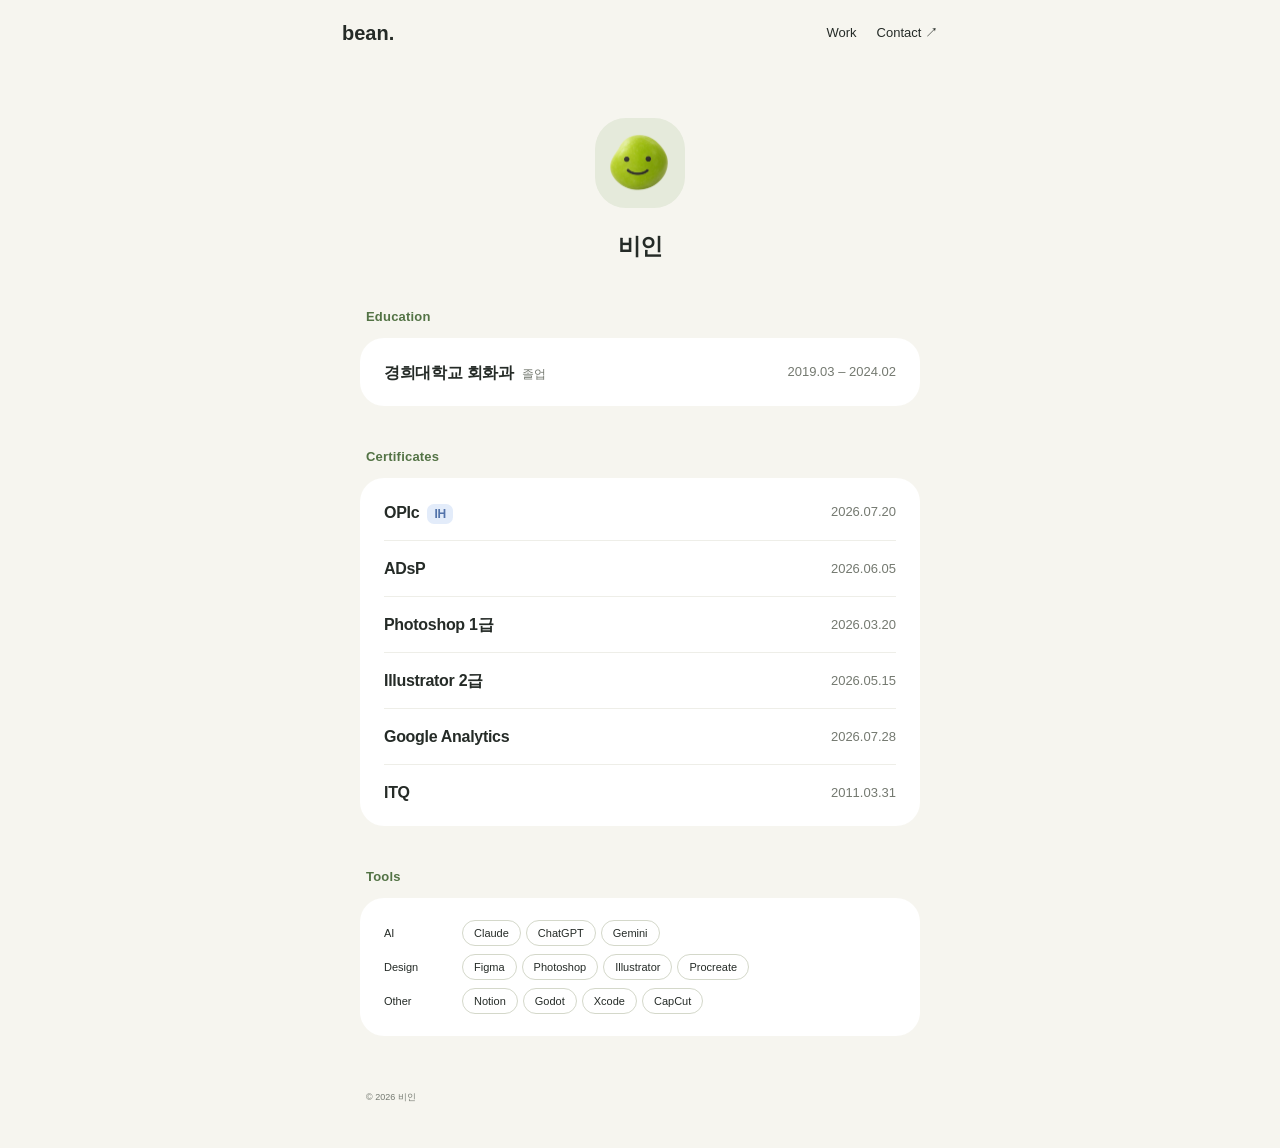
==== about.html @ 7024f022 "Add files via upload" ====
<!doctype html>
<html lang="ko">
<head>
<meta charset="utf-8">
<meta name="viewport" content="width=device-width,initial-scale=1">
<meta name="description" content="비인 — 학력, 자격증, 사용 툴">
<title>About — bean.</title>
<link rel="stylesheet" href="portfolio.css?v=web-v6-20261110">
<link rel="stylesheet" href="about.css?v=about-v2">
<script src="analytics-config.js"></script>
<script src="analytics.js?v=design-web-v6-20261110" defer></script>
</head>
<body class="about-page">
<header><a class="brand" href="index.html" aria-label="홈">bean.</a><nav><a href="index.html#work">Work</a><a href="mailto:ppogum44@gmail.com" class="contact-link">Contact ↗</a></nav></header>
<main>

<section class="a-hero" aria-label="프로필">
<img class="avatar" src="assets/web/avatar.webp" width="90" height="90" alt="미소 짓는 초록 콩">
<h1>비인</h1>
</section>

<section class="block" aria-labelledby="h-edu">
<h2 id="h-edu" class="b-title">Education</h2>
<ul class="list">
<li><span class="c-name">경희대학교 회화과 <small>졸업</small></span><span class="date">2019.03 – 2024.02</span></li>
</ul>
</section>

<section class="block" aria-labelledby="h-cert">
<h2 id="h-cert" class="b-title">Certificates</h2>
<ul class="list">
<li><span class="c-name">OPIc <b class="ih">IH</b></span><span class="date">2026.07.20</span></li>
<li><span class="c-name">ADsP</span><span class="date">2026.06.05</span></li>
<li><span class="c-name">Photoshop 1급</span><span class="date">2026.03.20</span></li>
<li><span class="c-name">Illustrator 2급</span><span class="date">2026.05.15</span></li>
<li><span class="c-name">Google Analytics</span><span class="date">2026.07.28</span></li>
<li><span class="c-name">ITQ</span><span class="date">2011.03.31</span></li>
</ul>
</section>

<section class="block" aria-labelledby="h-tool">
<h2 id="h-tool" class="b-title">Tools</h2>
<dl class="tool-list">
<div><dt>AI</dt><dd class="tags"><span>Claude</span><span>ChatGPT</span><span>Gemini</span></dd></div>
<div><dt>Design</dt><dd class="tags"><span>Figma</span><span>Photoshop</span><span>Illustrator</span><span>Procreate</span></dd></div>
<div><dt>Other</dt><dd class="tags"><span>Notion</span><span>Godot</span><span>Xcode</span><span>CapCut</span></dd></div>
</dl>
</section>

</main>
<footer>© 2026 비인</footer>

<dialog id="contact-dialog" aria-labelledby="contact-title"><div class="dialog-top"><button class="close" aria-label="연락처 닫기">닫기 ×</button></div><div class="eyebrow">CONTACT</div><h2 id="contact-title">💌 협업 제안</h2><p>아래 이메일로 연락해 주세요.</p><input id="contact-email" aria-label="이메일 주소" value="ppogum44@gmail.com" readonly><div class="contact-actions"><button id="copy-email">주소 복사</button><a href="mailto:ppogum44@gmail.com?subject=협업%20문의">메일 앱 열기 ↗</a><a href="https://mail.google.com/mail/?view=cm&amp;fs=1&amp;to=ppogum44%40gmail.com&amp;su=협업%20문의" target="_blank" rel="noopener">Gmail로 작성 ↗</a></div><p id="copy-status" role="status" aria-live="polite"></p></dialog>
<script>
const cd=document.getElementById('contact-dialog');
document.querySelectorAll('.contact-link').forEach(l=>l.addEventListener('click',e=>{e.preventDefault();document.getElementById('copy-status').textContent='';cd.showModal()}));
cd.querySelector('.close').onclick=()=>cd.close();
cd.addEventListener('click',e=>{if(e.target===cd)cd.close()});
document.getElementById('copy-email').onclick=async()=>{const m=document.getElementById('contact-email'),s=document.getElementById('copy-status');try{await navigator.clipboard.writeText(m.value);s.textContent='이메일 주소를 복사했어요.'}catch{m.focus();m.select();s.textContent='이메일 주소를 선택해 복사해 주세요.'}};
</script>
</body>
</html>
---- portfolio.css ----
:root{--ink:#252b27;--paper:#f6f5ef;--green:#537345;--muted:#747970}*{box-sizing:border-box}html{scroll-behavior:smooth;scroll-padding-top:30px}body{margin:0;background:var(--paper);color:var(--ink);font:16px/1.7 -apple-system,BlinkMacSystemFont,'Segoe UI',sans-serif}a{color:inherit;text-decoration:none}button,input{font:inherit}button{cursor:pointer}button:focus-visible,a:focus-visible,.gallery-track:focus-visible,input:focus-visible{outline:3px solid #8b9d78;outline-offset:4px}[hidden]{display:none!important}header{max-width:640px;margin:auto;padding:23px 22px;display:flex;align-items:center;justify-content:space-between}.brand{font-size:20px;font-weight:700;line-height:24px}nav{display:flex;gap:20px;font-size:13px}main{max-width:600px;padding:0 16px;margin:auto}.hero{padding:32px 0 20px;text-align:center}.avatar{display:block;margin:auto;border-radius:31px;width:90px;height:90px}.hero h1{font-size:23px;line-height:32px;letter-spacing:-.8px;margin:26px 0 18px}.intro{font-size:15px;line-height:24px;color:var(--muted);margin:0}.profile-actions{display:flex;align-items:center;justify-content:center;gap:16px;margin-top:24px}.inquiry{display:grid;place-items:center;background:#fff;width:44px;height:44px;border-radius:50%;font-size:23px}.visitor-count{display:flex;gap:8px;font-size:11px;color:var(--muted);letter-spacing:.2px;font-variant-numeric:tabular-nums}.filters{display:flex;justify-content:center;gap:7px;margin:0 0 16px}.filters button{padding:5px 17px;border:1px solid #daddd2;border-radius:30px;background:transparent;font-size:11px;line-height:18px;color:var(--ink)}.filters .active{background:var(--ink);border-color:var(--ink);color:#fff}.grid{display:grid;gap:14px}.card{display:flex;align-items:center;gap:16px;padding:10px;min-height:84px;border:0;border-radius:29px;background:#fff;color:inherit;text-align:left;transition:transform .2s}.card:hover{transform:translateY(-2px)}.art{display:block;flex:none;width:64px;height:64px;border-radius:18px;object-fit:cover}.opic{display:grid;place-items:center;background:#e3ecfa;color:#5373aa;font-size:25px;font-weight:650}.card-copy{min-width:0;padding-right:6px}.card-title{display:block;font-size:16px;font-weight:600;letter-spacing:-.3px;line-height:24px}.card-desc{display:block;font-size:11px;line-height:20px;color:var(--muted);margin-top:2px;overflow-wrap:anywhere}.about{margin:38px 10px 0;border-top:1px solid #ced1c6;padding-top:20px}.eyebrow{font-size:12px;color:var(--green);line-height:20px;font-weight:400}.about .eyebrow{font-size:9px}.about h2{font-size:21px;line-height:1.7;letter-spacing:-.6px;margin:12px 0 22px}.about p{font-size:12px;line-height:20px;color:var(--muted);margin:0 0 16px;word-break:keep-all}.tags{display:flex;flex-wrap:wrap;gap:5px}.tags span{font-size:9px;line-height:20px;padding:2px 12px;border:1px solid #d4d8ca;border-radius:22px;white-space:nowrap}.fields{margin:20px 0}.tool-list{margin:0}.tool-list>div{display:grid;grid-template-columns:50px minmax(0,1fr);gap:8px;align-items:start;margin:8px 0}.tool-list dt{font-size:9px;line-height:26px}.tool-list dd{margin:0;color:var(--green)}.tool-list .tags span{padding:2px 11px}footer{max-width:600px;margin:auto;padding:54px 26px 42px;color:var(--muted);font-size:9px}dialog{border:0;border-radius:16px;padding:40px;width:calc(100% - 32px);max-width:580px;max-height:90dvh;overflow:auto;background:var(--paper);color:var(--ink);overscroll-behavior:contain}dialog::backdrop{background:#20282080}body:has(dialog[open]){overflow:hidden}.dialog-top{display:flex;justify-content:flex-end;margin-bottom:20px}.close{border:0;border-radius:30px;padding:9px 18px;background:#35462e;color:#fff;font-size:14px;line-height:22px}.gallery-track{display:flex;gap:20px;overflow-x:auto;overflow-y:hidden;scroll-snap-type:x mandatory;overscroll-behavior-x:contain;touch-action:pan-x pan-y;scrollbar-width:thin;scrollbar-color:#ccd3c5 transparent;border-radius:20px;margin-top:20px;cursor:grab;user-select:none}.gallery-track.dragging{cursor:grabbing;scroll-snap-type:none;scroll-behavior:auto}.gallery-track img{display:block;flex:none;height:305px;width:auto;max-width:none;scroll-snap-align:start;-webkit-user-drag:none}.gallery-controls{display:flex;align-items:center;justify-content:space-between;margin-top:12px;color:var(--green);font-size:12px}.gallery-pagination{font-variant-numeric:tabular-nums;font-size:11px}.gallery-next{border:0;background:transparent;color:var(--green);font-size:12px;padding:4px 0 4px 12px;letter-spacing:.3px}dialog h2{font-size:28px;line-height:1.4;letter-spacing:-.5px;margin:24px 0}#project-description p,dialog>p{font-size:16px;line-height:27px;color:var(--muted);margin:0 0 24px;word-break:keep-all}#project-description strong{font-weight:650}.project-meta{font-size:11px!important;color:var(--green)!important;line-height:20px!important;margin:24px 0 0!important}#project-attachment{display:flex;align-items:center;gap:12px;border:1px solid #d4d8ca;border-radius:12px;padding:16px;margin-top:24px;color:var(--muted)}.attachment-icon{font-size:24px}.attachment-title{display:block;font-size:14px;color:var(--ink)}.attachment-note{display:block;font-size:12px}.attachment-format{margin-left:auto;font-size:11px;color:var(--green);border-radius:5px;background:#e5eadb;padding:3px 7px}#contact-dialog h2{margin-top:24px}#contact-email{width:100%;border:1px solid #d4d8ca;border-radius:10px;background:white;padding:13px 12px;color:var(--ink);font-size:18px;margin:0 0 18px;min-width:0}.contact-actions{display:flex;flex-wrap:wrap;gap:10px}.contact-actions button,.contact-actions a{border:0;border-radius:24px;padding:10px 16px;background:#e5eadb;color:var(--green);font-size:13px}#copy-status{font-size:12px;min-height:20px;margin:12px 0 0}@media(min-width:700px){.hero{padding-top:52px;padding-bottom:26px}.hero .intro{font-size:16px}.card{padding:14px;min-height:100px;border-radius:32px;gap:23px}.art{width:72px;height:72px}.card-title{font-size:18px}.card-desc{font-size:13px}.grid{gap:17px}.about{margin-top:55px}.about .eyebrow{font-size:11px}.about h2{font-size:26px}.about p{font-size:14px;line-height:24px}.tags span{font-size:11px}.tool-list dt{font-size:11px}.tool-list>div{grid-template-columns:70px minmax(0,1fr)}}@media(max-width:480px){dialog{padding:28px 24px}dialog h2{font-size:25px}.gallery-track{gap:16px}.gallery-track img{height:305px}.contact-actions{flex-direction:column;align-items:flex-start}#contact-dialog p{font-size:14px}#contact-email{font-size:16px}.filters button{padding-inline:14px}}@media(prefers-reduced-motion:reduce){html{scroll-behavior:auto}.card{transition:none}}
/* Match the supplied profile spacing and retain the desktop capture's ratio. */
header{padding-block:21px}.avatar{background:#e5eadb}.profile-actions{margin-top:17px}.gallery-track.desktop-gallery img{max-width:100%;object-fit:contain;object-position:center top}.gallery-track.desktop-gallery img:first-child{height:208px;width:192px;margin-top:8px}

/* Whole original artwork, with no repeated fills or sliced galleries. */
.avatar{object-fit:contain;background:#e5eadb;padding:4px}
.art{object-fit:contain;background:transparent}
.pet-icon{display:grid;place-items:center;overflow:hidden}
.pet-icon img{width:100%;height:100%;object-fit:contain;transform:scale(2.1)}
.card{min-width:0;width:100%}.card-copy{flex:1;min-width:0}
/* Compact dialog: constrained to the visible phone viewport. */
dialog{width:calc(100% - 24px);max-width:580px;max-height:calc(100vh - 24px);max-height:calc(100dvh - 24px);padding:24px;overflow-x:hidden;overflow-y:auto}
.dialog-top{margin-bottom:12px}.close{font-size:11px;line-height:18px;padding:4px 12px}
dialog>.eyebrow{font-size:10px;line-height:16px}
.gallery-frame{position:relative;margin-top:12px;border-radius:14px;overflow:hidden;background:#f0efe9}
.gallery-track{display:block;margin:0;border-radius:0;scroll-snap-type:none;scrollbar-width:none;line-height:0;gap:0;min-width:0}
.gallery-track::-webkit-scrollbar{display:none}
.gallery-track img{display:block;height:clamp(150px,27dvh,240px);width:auto;max-width:none;object-fit:contain;scroll-snap-align:none}
.gallery-next{position:absolute;bottom:8px;right:8px;border:0;border-radius:20px;background:#f6f5eff0;color:#537345;padding:4px 10px;font-size:10px;line-height:17px;box-shadow:0 1px 4px #252b2712}
dialog h2{font-size:24px;line-height:1.35;margin:16px 0 14px}
#project-description p{font-size:14px;line-height:1.6;margin-bottom:14px}
.project-meta{font-size:9px!important;line-height:16px!important;margin:16px 0 0!important}
#project-attachment{display:block;margin-top:14px;padding:0;border:1px solid #d4d8ca;border-radius:10px}
#project-attachment summary{display:flex;align-items:center;justify-content:space-between;gap:12px;padding:11px 13px;cursor:pointer;list-style:none;font-size:12px;color:#252b27}
#project-attachment summary::-webkit-details-marker{display:none}
.expand-arrow{width:8px;height:8px;border-right:1.5px solid #537345;border-bottom:1.5px solid #537345;transform:rotate(45deg);margin:0 3px 4px;flex:none}
#project-attachment[open] .expand-arrow{transform:rotate(225deg);margin-top:6px}
.attachment-body{display:flex;align-items:center;gap:10px;border-top:1px solid #d4d8ca;padding:11px 13px;font-size:11px;color:#747970}
@media(max-width:480px){dialog{padding:18px 20px}.dialog-top{margin-bottom:8px}.gallery-frame{margin-top:10px}.gallery-track img{height:clamp(125px,25dvh,210px)}dialog h2{font-size:21px;margin:14px 0 12px}#project-description p{font-size:12px;line-height:1.6;margin-bottom:12px}.project-meta{margin-top:12px!important;font-size:8px!important}#project-attachment summary{font-size:11px;padding:10px 12px}}
.art.opic{background:#e3ecfa}
---- about.css ----
/* About page — same tokens as portfolio.css */
.a-hero{padding:32px 0 4px;text-align:center}
.a-hero h1{font-size:23px;line-height:32px;letter-spacing:-.8px;margin:22px 0 0}
.block{margin:32px 4px 0}
.b-title{font-size:11px;font-weight:600;letter-spacing:.2px;color:var(--green);margin:0 0 10px 6px}
.list{list-style:none;margin:0;padding:4px 18px;background:#fff;border-radius:24px}
.list li{display:flex;align-items:center;justify-content:space-between;gap:12px;min-height:48px;border-top:1px solid #eeeee8}
.list li:first-child{border-top:0}
.c-name{font-size:14px;font-weight:600;letter-spacing:-.3px}
.c-name small{font-size:11px;font-weight:400;color:var(--muted);margin-left:4px}
.date{flex:none;font-size:11px;color:var(--muted);font-variant-numeric:tabular-nums}
.ih{display:inline-block;margin-left:4px;padding:0 7px;border-radius:7px;background:#e3ecfa;color:#5373aa;font-size:12px;font-weight:650;line-height:20px}
.about-page .tool-list{background:#fff;border-radius:24px;padding:12px 18px}
.about-page .tool-list dd{color:var(--ink)}
@media(min-width:700px){
.a-hero{padding-top:52px}
.block{margin-top:40px}
.b-title{font-size:13px}
.list{padding:6px 24px}.list li{min-height:56px}
.c-name{font-size:16px}.c-name small{font-size:12px}.date{font-size:13px}
.about-page .tool-list{padding:14px 24px}
}
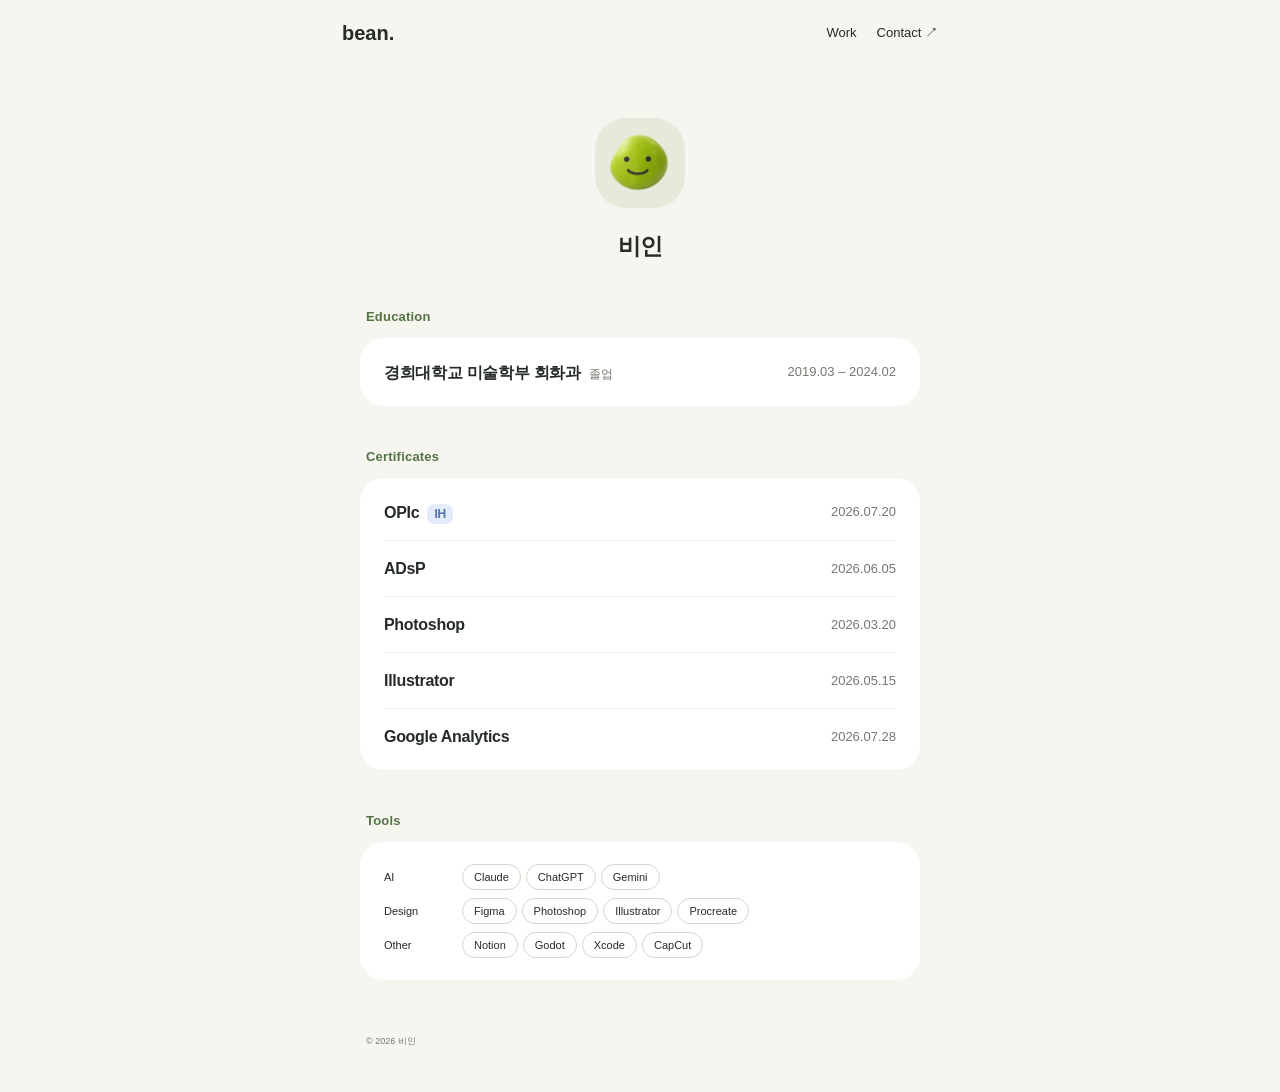
==== commit 3f706669: "Add files via upload" ====
--- a/about.html
+++ b/about.html
@@ -5,10 +5,10 @@
 <meta name="viewport" content="width=device-width,initial-scale=1">
 <meta name="description" content="비인 — 학력, 자격증, 사용 툴">
 <title>About — bean.</title>
-<link rel="stylesheet" href="portfolio.css?v=web-v6-20261110">
+<link rel="stylesheet" href="portfolio.css?v=nailo-v7-20261110">
 <link rel="stylesheet" href="about.css?v=about-v2">
 <script src="analytics-config.js"></script>
-<script src="analytics.js?v=design-web-v6-20261110" defer></script>
+<script src="analytics.js?v=design-nailo-v7-20261110" defer></script>
 </head>
 <body class="about-page">
 <header><a class="brand" href="index.html" aria-label="홈">bean.</a><nav><a href="index.html#work">Work</a><a href="mailto:ppogum44@gmail.com" class="contact-link">Contact ↗</a></nav></header>
@@ -22,7 +22,7 @@
 <section class="block" aria-labelledby="h-edu">
 <h2 id="h-edu" class="b-title">Education</h2>
 <ul class="list">
-<li><span class="c-name">경희대학교 회화과 <small>졸업</small></span><span class="date">2019.03 – 2024.02</span></li>
+<li><span class="c-name">경희대학교 미술학부 회화과 <small>졸업</small></span><span class="date">2019.03 – 2024.02</span></li>
 </ul>
 </section>
 
@@ -31,10 +31,9 @@
 <ul class="list">
 <li><span class="c-name">OPIc <b class="ih">IH</b></span><span class="date">2026.07.20</span></li>
 <li><span class="c-name">ADsP</span><span class="date">2026.06.05</span></li>
-<li><span class="c-name">Photoshop 1급</span><span class="date">2026.03.20</span></li>
-<li><span class="c-name">Illustrator 2급</span><span class="date">2026.05.15</span></li>
+<li><span class="c-name">Photoshop</span><span class="date">2026.03.20</span></li>
+<li><span class="c-name">Illustrator</span><span class="date">2026.05.15</span></li>
 <li><span class="c-name">Google Analytics</span><span class="date">2026.07.28</span></li>
-<li><span class="c-name">ITQ</span><span class="date">2011.03.31</span></li>
 </ul>
 </section>
 
@@ -60,3 +59,4 @@
 </script>
 </body>
 </html>
+
--- a/portfolio.css
+++ b/portfolio.css
@@ -28,3 +28,4 @@
 .attachment-body{display:flex;align-items:center;gap:10px;border-top:1px solid #d4d8ca;padding:11px 13px;font-size:11px;color:#747970}
 @media(max-width:480px){dialog{padding:18px 20px}.dialog-top{margin-bottom:8px}.gallery-frame{margin-top:10px}.gallery-track img{height:clamp(125px,25dvh,210px)}dialog h2{font-size:21px;margin:14px 0 12px}#project-description p{font-size:12px;line-height:1.6;margin-bottom:12px}.project-meta{margin-top:12px!important;font-size:8px!important}#project-attachment summary{font-size:11px;padding:10px 12px}}
 .art.opic{background:#e3ecfa}
+
--- a/about.css
+++ b/about.css
@@ -20,3 +20,4 @@
 .c-name{font-size:16px}.c-name small{font-size:12px}.date{font-size:13px}
 .about-page .tool-list{padding:14px 24px}
 }
+
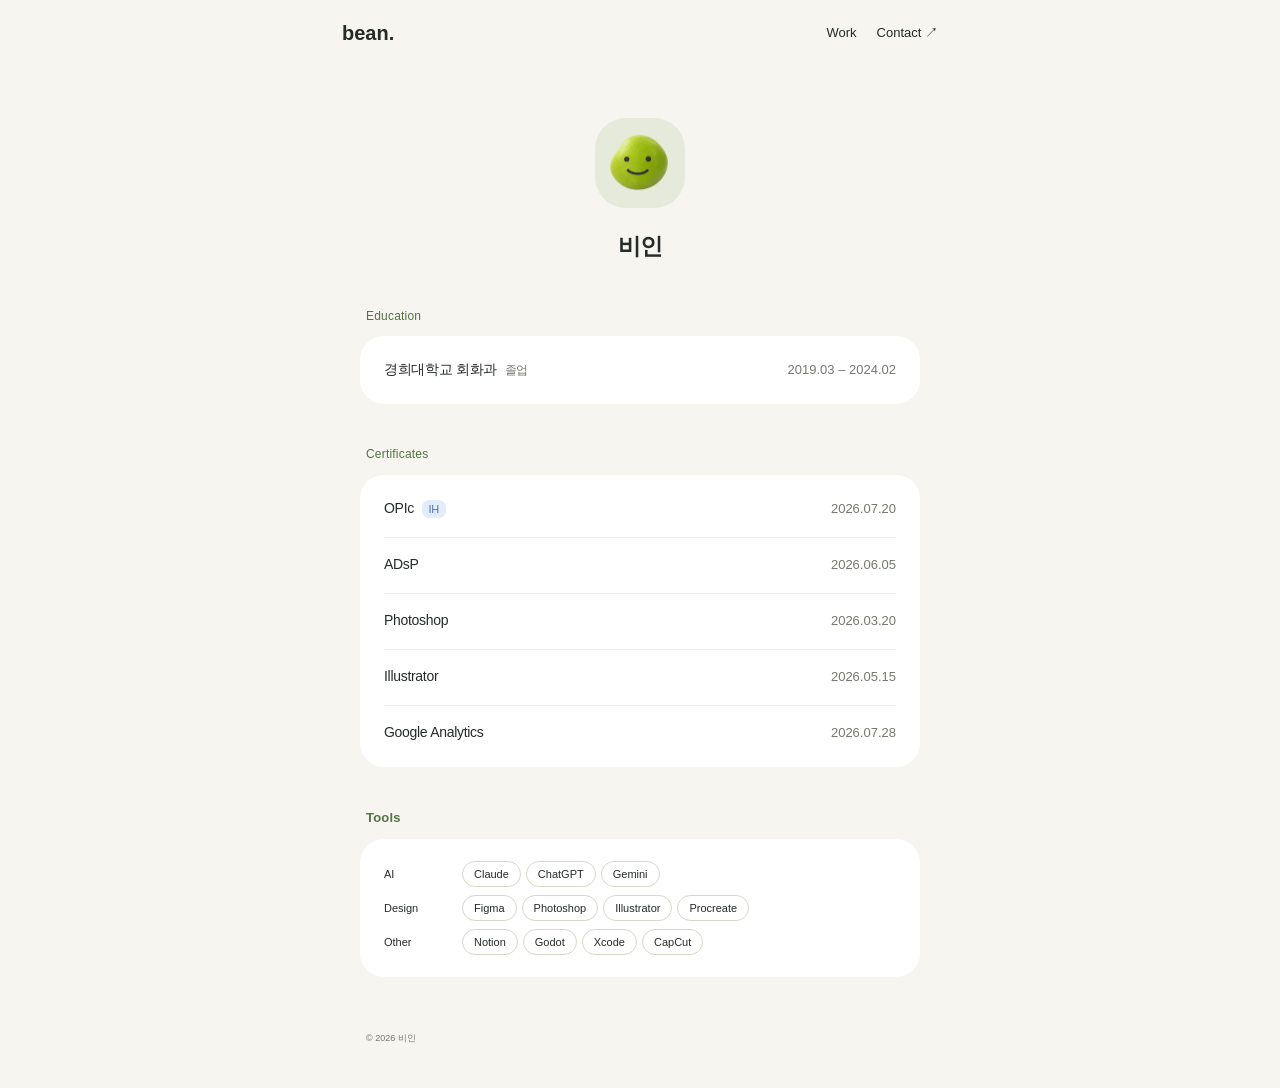
==== commit 8363e523: "Add files via upload" ====
--- a/about.html
+++ b/about.html
@@ -6,7 +6,7 @@
 <meta name="description" content="비인 — 학력, 자격증, 사용 툴">
 <title>About — bean.</title>
 <link rel="stylesheet" href="portfolio.css?v=nailo-v7-20261110">
-<link rel="stylesheet" href="about.css?v=about-v2">
+<link rel="stylesheet" href="about.css?v=about-v3">
 <script src="analytics-config.js"></script>
 <script src="analytics.js?v=design-nailo-v7-20261110" defer></script>
 </head>
@@ -22,14 +22,14 @@
 <section class="block" aria-labelledby="h-edu">
 <h2 id="h-edu" class="b-title">Education</h2>
 <ul class="list">
-<li><span class="c-name">경희대학교 미술학부 회화과 <small>졸업</small></span><span class="date">2019.03 – 2024.02</span></li>
+<li><span class="c-name">경희대학교 회화과 <small>졸업</small></span><span class="date">2019.03 – 2024.02</span></li>
 </ul>
 </section>
 
 <section class="block" aria-labelledby="h-cert">
 <h2 id="h-cert" class="b-title">Certificates</h2>
 <ul class="list">
-<li><span class="c-name">OPIc <b class="ih">IH</b></span><span class="date">2026.07.20</span></li>
+<li><span class="c-name">OPIc <span class="ih">IH</span></span><span class="date">2026.07.20</span></li>
 <li><span class="c-name">ADsP</span><span class="date">2026.06.05</span></li>
 <li><span class="c-name">Photoshop</span><span class="date">2026.03.20</span></li>
 <li><span class="c-name">Illustrator</span><span class="date">2026.05.15</span></li>
--- a/portfolio.css
+++ b/portfolio.css
@@ -29,3 +29,6 @@
 @media(max-width:480px){dialog{padding:18px 20px}.dialog-top{margin-bottom:8px}.gallery-frame{margin-top:10px}.gallery-track img{height:clamp(125px,25dvh,210px)}dialog h2{font-size:21px;margin:14px 0 12px}#project-description p{font-size:12px;line-height:1.6;margin-bottom:12px}.project-meta{margin-top:12px!important;font-size:8px!important}#project-attachment summary{font-size:11px;padding:10px 12px}}
 .art.opic{background:#e3ecfa}
 
+
+
+.attachment-body{flex-direction:column;align-items:stretch;gap:8px}.download-guide{display:flex;justify-content:space-between;align-items:center;gap:16px;padding:10px 14px;border-radius:8px;background:#35462e;color:#fff;font-size:12px;line-height:20px}.download-tally{color:#747970;font-size:10px;font-variant-numeric:tabular-nums}.download-guide:focus-visible{outline:3px solid #8b9d78;outline-offset:3px}
--- a/about.css
+++ b/about.css
@@ -6,10 +6,10 @@
 .list{list-style:none;margin:0;padding:4px 18px;background:#fff;border-radius:24px}
 .list li{display:flex;align-items:center;justify-content:space-between;gap:12px;min-height:48px;border-top:1px solid #eeeee8}
 .list li:first-child{border-top:0}
-.c-name{font-size:14px;font-weight:600;letter-spacing:-.3px}
+.c-name{font-size:13px;font-weight:400;letter-spacing:-.3px}
 .c-name small{font-size:11px;font-weight:400;color:var(--muted);margin-left:4px}
 .date{flex:none;font-size:11px;color:var(--muted);font-variant-numeric:tabular-nums}
-.ih{display:inline-block;margin-left:4px;padding:0 7px;border-radius:7px;background:#e3ecfa;color:#5373aa;font-size:12px;font-weight:650;line-height:20px}
+.ih{display:inline-block;margin-left:4px;padding:0 7px;border-radius:7px;background:#e3ecfa;color:#5373aa;font-size:11px;font-weight:400;line-height:18px}
 .about-page .tool-list{background:#fff;border-radius:24px;padding:12px 18px}
 .about-page .tool-list dd{color:var(--ink)}
 @media(min-width:700px){
@@ -17,7 +17,12 @@
 .block{margin-top:40px}
 .b-title{font-size:13px}
 .list{padding:6px 24px}.list li{min-height:56px}
-.c-name{font-size:16px}.c-name small{font-size:12px}.date{font-size:13px}
+.c-name{font-size:14px}.c-name small{font-size:12px}.date{font-size:13px}
 .about-page .tool-list{padding:14px 24px}
 }
 
+
+#h-edu,#h-cert{font-size:10px;font-weight:400}
+@media(min-width:700px){
+#h-edu,#h-cert{font-size:12px}
+}
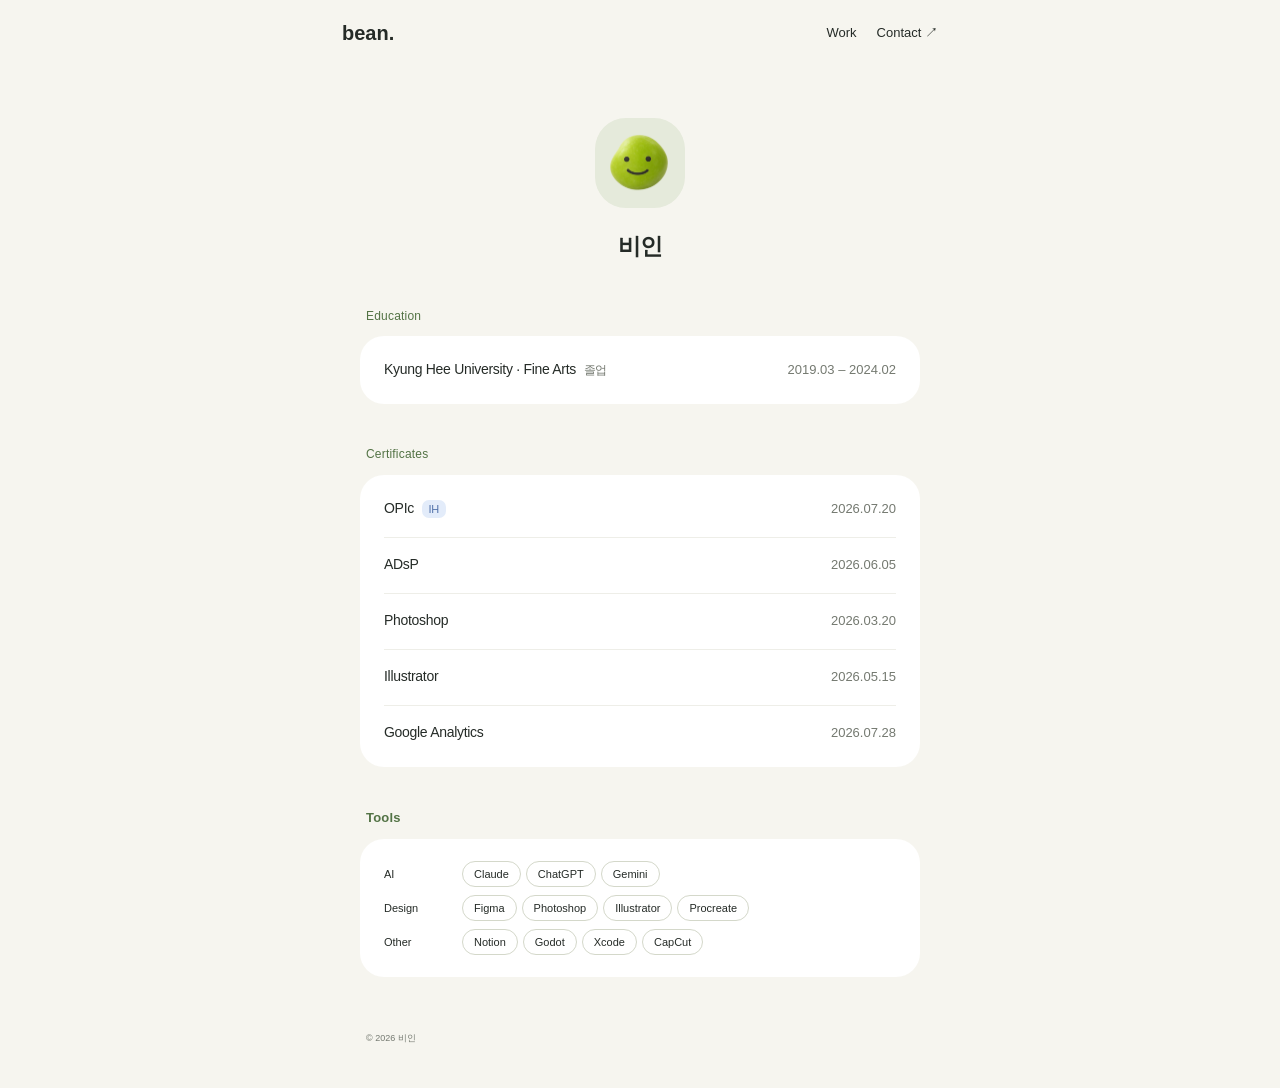
==== commit 937e25f9: "Update education and project introductions" ====
--- a/about.html
+++ b/about.html
@@ -22,7 +22,7 @@
 <section class="block" aria-labelledby="h-edu">
 <h2 id="h-edu" class="b-title">Education</h2>
 <ul class="list">
-<li><span class="c-name">경희대학교 회화과 <small>졸업</small></span><span class="date">2019.03 – 2024.02</span></li>
+<li><span class="c-name">Kyung Hee University · Fine Arts <small>졸업</small></span><span class="date">2019.03 – 2024.02</span></li>
 </ul>
 </section>
 
